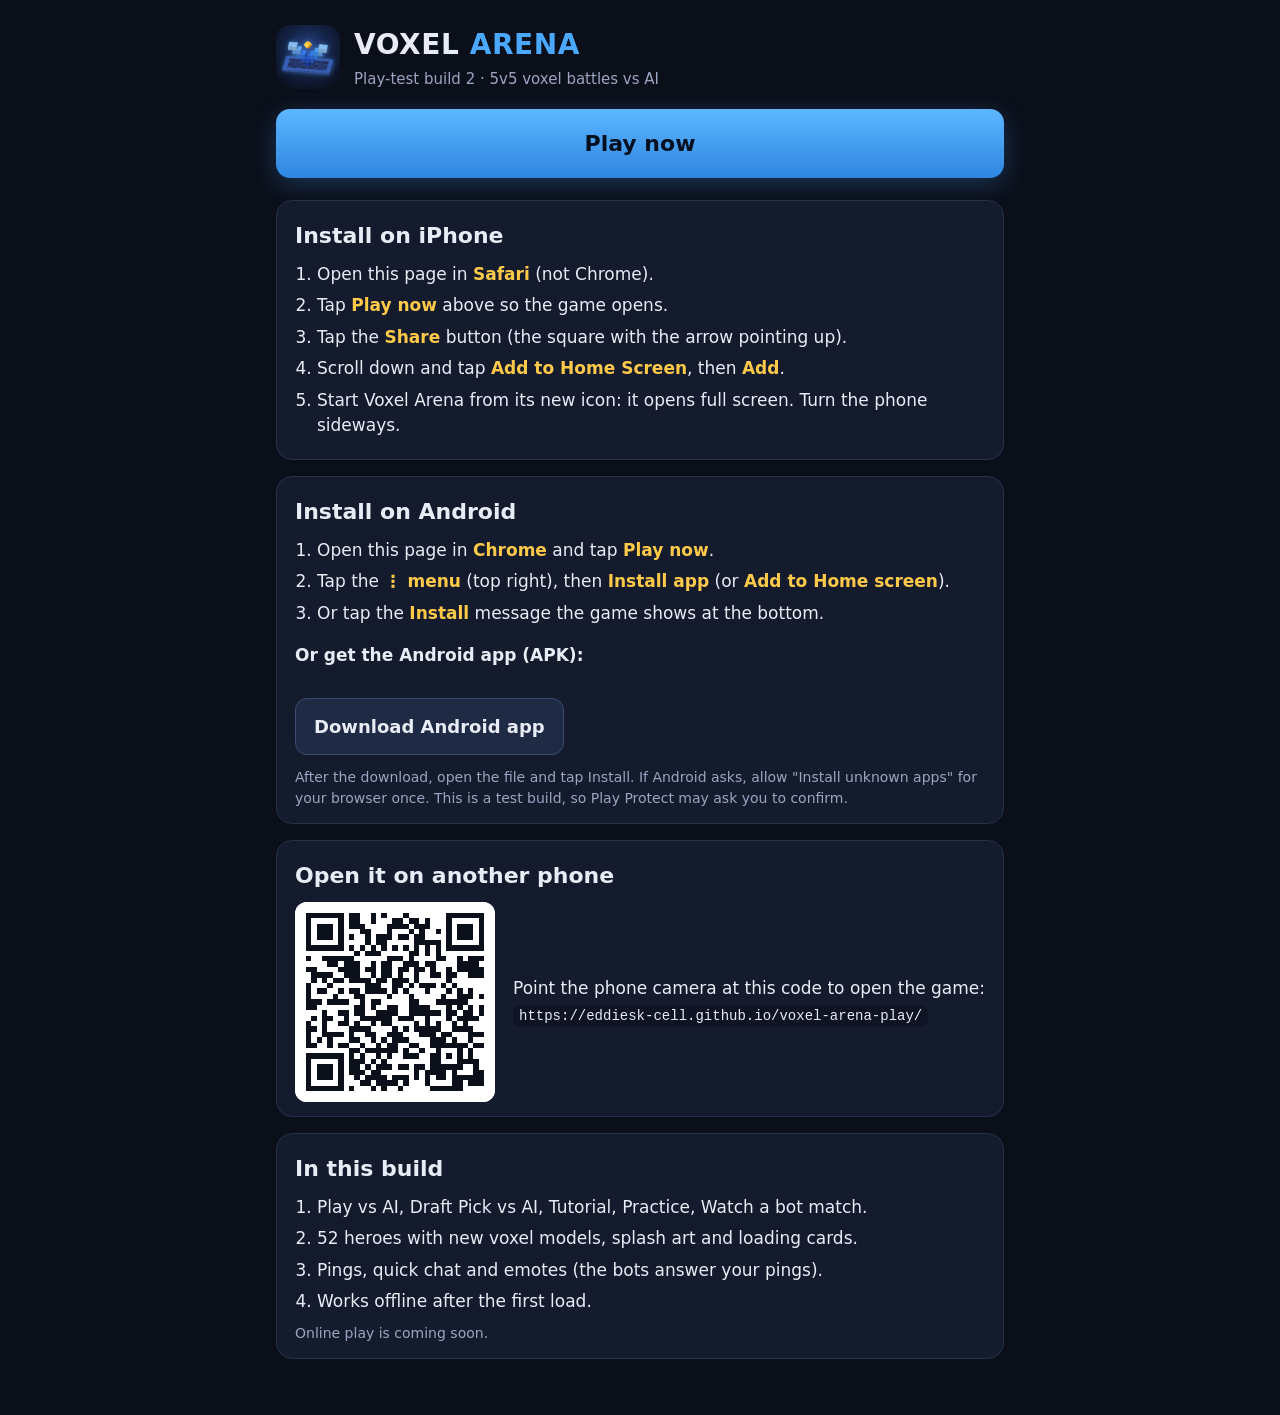
==== install.html @ e6e2574e "Voxel Arena play-test build 2 (static web build only)" ====
<!doctype html>
<html lang="en">
<head>
<meta charset="utf-8">
<meta name="viewport" content="width=device-width, initial-scale=1, viewport-fit=cover">
<meta name="theme-color" content="#0b0f1a">
<meta name="color-scheme" content="dark">
<title>Install Voxel Arena</title>
<link rel="icon" type="image/png" sizes="32x32" href="./icons/favicon-32.png">
<link rel="apple-touch-icon" href="./icons/apple-touch-icon.png">
<style>
  :root { --bg:#0b0f1a; --card:#141b2d; --line:#26324d; --text:#e8ecf5; --muted:#9aa6c1; --accent:#4aa8ff; --gold:#ffc94a; }
  * { box-sizing: border-box; }
  html, body { margin:0; background:var(--bg); color:var(--text); font:17px/1.5 system-ui,-apple-system,"Segoe UI",Roboto,sans-serif; }
  main { max-width: 760px; margin: 0 auto; padding: 24px 16px calc(40px + env(safe-area-inset-bottom)); }
  header { display:flex; align-items:center; gap:14px; margin-bottom: 18px; }
  header img { width:64px; height:64px; border-radius:14px; }
  h1 { margin:0; font-size: 28px; letter-spacing: .02em; }
  h1 span { color: var(--accent); }
  .tag { color: var(--muted); margin: 2px 0 0; font-size: 15px; }
  .play { display:block; text-align:center; background: linear-gradient(180deg,#5cb6ff,#2f86e0); color:#04101f; font-weight:800;
          font-size: 22px; padding: 18px; border-radius: 14px; text-decoration:none; margin: 8px 0 22px; box-shadow: 0 6px 24px rgba(74,168,255,.25); }
  section { background: var(--card); border:1px solid var(--line); border-radius: 16px; padding: 18px 18px 14px; margin-bottom: 16px; }
  h2 { margin: 0 0 10px; font-size: 22px; }
  ol { margin: 0; padding-left: 22px; }
  li { margin: 6px 0; }
  b.k { color: var(--gold); }
  .btn { display:inline-block; margin: 12px 0 4px; padding: 14px 18px; border-radius: 12px; background:#1f2a44; border:1px solid #3a4a72;
         color: var(--text); font-weight: 700; text-decoration:none; font-size: 18px; }
  .note { color: var(--muted); font-size: 14px; margin: 8px 0 0; }
  .qr { display:flex; gap: 18px; align-items:center; flex-wrap: wrap; }
  .qr svg { width: 200px; height: 200px; border-radius: 12px; background:#fff; flex: 0 0 auto; }
  .qr p { margin: 0; flex: 1 1 220px; }
  code { background:#0e1424; padding: 2px 6px; border-radius: 6px; font-size: 14px; word-break: break-all; }
</style>
</head>
<body>
<main>
  <header>
    <img src="./icons/icon-192.png" alt="">
    <div><h1>VOXEL <span>ARENA</span></h1><p class="tag">Play-test build 2 &middot; 5v5 voxel battles vs AI</p></div>
  </header>

  <a class="play" href="./">Play now</a>

  <section>
    <h2>Install on iPhone</h2>
    <ol>
      <li>Open this page in <b class="k">Safari</b> (not Chrome).</li>
      <li>Tap <b class="k">Play now</b> above so the game opens.</li>
      <li>Tap the <b class="k">Share</b> button (the square with the arrow pointing up).</li>
      <li>Scroll down and tap <b class="k">Add to Home Screen</b>, then <b class="k">Add</b>.</li>
      <li>Start Voxel Arena from its new icon: it opens full screen. Turn the phone sideways.</li>
    </ol>
  </section>

  <section>
    <h2>Install on Android</h2>
    <ol>
      <li>Open this page in <b class="k">Chrome</b> and tap <b class="k">Play now</b>.</li>
      <li>Tap the <b class="k">&#8942; menu</b> (top right), then <b class="k">Install app</b> (or <b class="k">Add to Home screen</b>).</li>
      <li>Or tap the <b class="k">Install</b> message the game shows at the bottom.</li>
    </ol>
    <p><b>Or get the Android app (APK):</b></p>
    <a class="btn" id="apk" href="https://github.com/eddiesk-cell/voxel-arena-play/releases/download/playtest-2/VoxelArena-playtest2.apk">Download Android app</a>
    <p class="note">After the download, open the file and tap Install. If Android asks, allow "Install unknown apps" for your browser once. This is a test build, so Play Protect may ask you to confirm.</p>
  </section>

  <section>
    <h2>Open it on another phone</h2>
    <div class="qr">
      <svg xmlns="http://www.w3.org/2000/svg" viewBox="0 0 37 37" shape-rendering="crispEdges"><path fill="#ffffff" d="M0 0h37v37H0z"/><path stroke="#0b0f1a" d="M2 2.5h7m1 0h2m2 0h1m1 0h1m3 0h1m7 0h7M2 3.5h1m5 0h1m1 0h2m2 0h1m3 0h2m1 0h2m1 0h1m3 0h1m5 0h1M2 4.5h1m1 0h3m1 0h1m1 0h3m4 0h4m1 0h3m3 0h1m1 0h3m1 0h1M2 5.5h1m1 0h3m1 0h1m3 0h2m3 0h1m3 0h1m1 0h1m2 0h1m1 0h1m1 0h3m1 0h1M2 6.5h1m1 0h3m1 0h1m1 0h1m2 0h1m1 0h3m1 0h2m1 0h2m4 0h1m1 0h3m1 0h1M2 7.5h1m5 0h1m4 0h1m1 0h2m5 0h5m1 0h1m5 0h1M2 8.5h7m1 0h1m1 0h1m1 0h1m1 0h1m1 0h1m1 0h1m1 0h1m1 0h1m1 0h1m1 0h7M11 9.5h1m1 0h3m5 0h2m1 0h1m1 0h1M2 10.5h1m2 0h6m6 0h3m1 0h1m4 0h2m2 0h1m1 0h3M6 11.5h2m1 0h3m2 0h1m1 0h2m2 0h3m1 0h2m4 0h4M2 12.5h2m4 0h4m1 0h2m1 0h2m1 0h2m1 0h2m1 0h1m2 0h1m1 0h5M3 13.5h4m2 0h3m2 0h1m1 0h2m1 0h1m2 0h1m2 0h2m1 0h2m2 0h3M3 14.5h1m1 0h1m1 0h2m1 0h4m1 0h2m1 0h3m1 0h1m5 0h1M2 15.5h1m3 0h1m6 0h3m2 0h2m1 0h1m1 0h3m1 0h1m1 0h1M2 16.5h1m1 0h2m2 0h1m1 0h2m1 0h4m1 0h1m1 0h1m3 0h1m3 0h1m1 0h1m1 0h1M2 17.5h1m4 0h1m3 0h2m4 0h1m3 0h1m5 0h1m2 0h3m1 0h1M2 18.5h3m1 0h4m2 0h1m1 0h2m5 0h2m3 0h6M2 19.5h2m7 0h2m1 0h1m2 0h2m2 0h4m3 0h1m1 0h1m1 0h1m1 0h1M5 20.5h1m2 0h2m1 0h2m2 0h4m2 0h6m1 0h2m1 0h2m1 0h1M3 21.5h1m1 0h2m2 0h1m2 0h6m1 0h3m2 0h1m3 0h1m1 0h4M2 22.5h1m2 0h1m2 0h2m1 0h1m2 0h1m1 0h2m4 0h1m1 0h1m1 0h1m2 0h1m1 0h1M2 23.5h2m1 0h1m4 0h4m4 0h1m1 0h1m1 0h5m2 0h4M2 24.5h1m2 0h4m1 0h1m2 0h2m2 0h3m3 0h3m1 0h2m3 0h3M2 25.5h1m1 0h1m1 0h1m3 0h2m2 0h1m1 0h1m1 0h3m4 0h3m1 0h1m2 0h1M2 26.5h2m2 0h1m1 0h2m2 0h1m2 0h1m1 0h2m2 0h2m2 0h7m1 0h2M10 27.5h2m1 0h6m1 0h1m2 0h1m2 0h1m3 0h1m1 0h1M2 28.5h7m1 0h1m1 0h1m2 0h1m1 0h1m2 0h3m2 0h2m1 0h1m1 0h1m1 0h1M2 29.5h1m5 0h1m1 0h3m1 0h1m1 0h1m8 0h2m3 0h4M2 30.5h1m1 0h3m1 0h1m1 0h2m1 0h1m1 0h3m1 0h2m1 0h2m1 0h6m2 0h1M2 31.5h1m1 0h3m1 0h1m1 0h3m1 0h2m6 0h1m1 0h4m1 0h1m3 0h2M2 32.5h1m1 0h3m1 0h1m2 0h1m1 0h4m1 0h3m1 0h1m1 0h1m1 0h2m1 0h6M2 33.5h1m5 0h1m3 0h2m1 0h4m1 0h1m3 0h1m4 0h2m1 0h3M2 34.5h7m1 0h1m3 0h1m1 0h1m2 0h1m5 0h6"/></svg>
      <p>Point the phone camera at this code to open the game:<br><code>https://eddiesk-cell.github.io/voxel-arena-play/</code></p>
    </div>
  </section>

  <section>
    <h2>In this build</h2>
    <ol>
      <li>Play vs AI, Draft Pick vs AI, Tutorial, Practice, Watch a bot match.</li>
      <li>52 heroes with new voxel models, splash art and loading cards.</li>
      <li>Pings, quick chat and emotes (the bots answer your pings).</li>
      <li>Works offline after the first load.</li>
    </ol>
    <p class="note">Online play is coming soon.</p>
  </section>
</main>
</body>
</html>
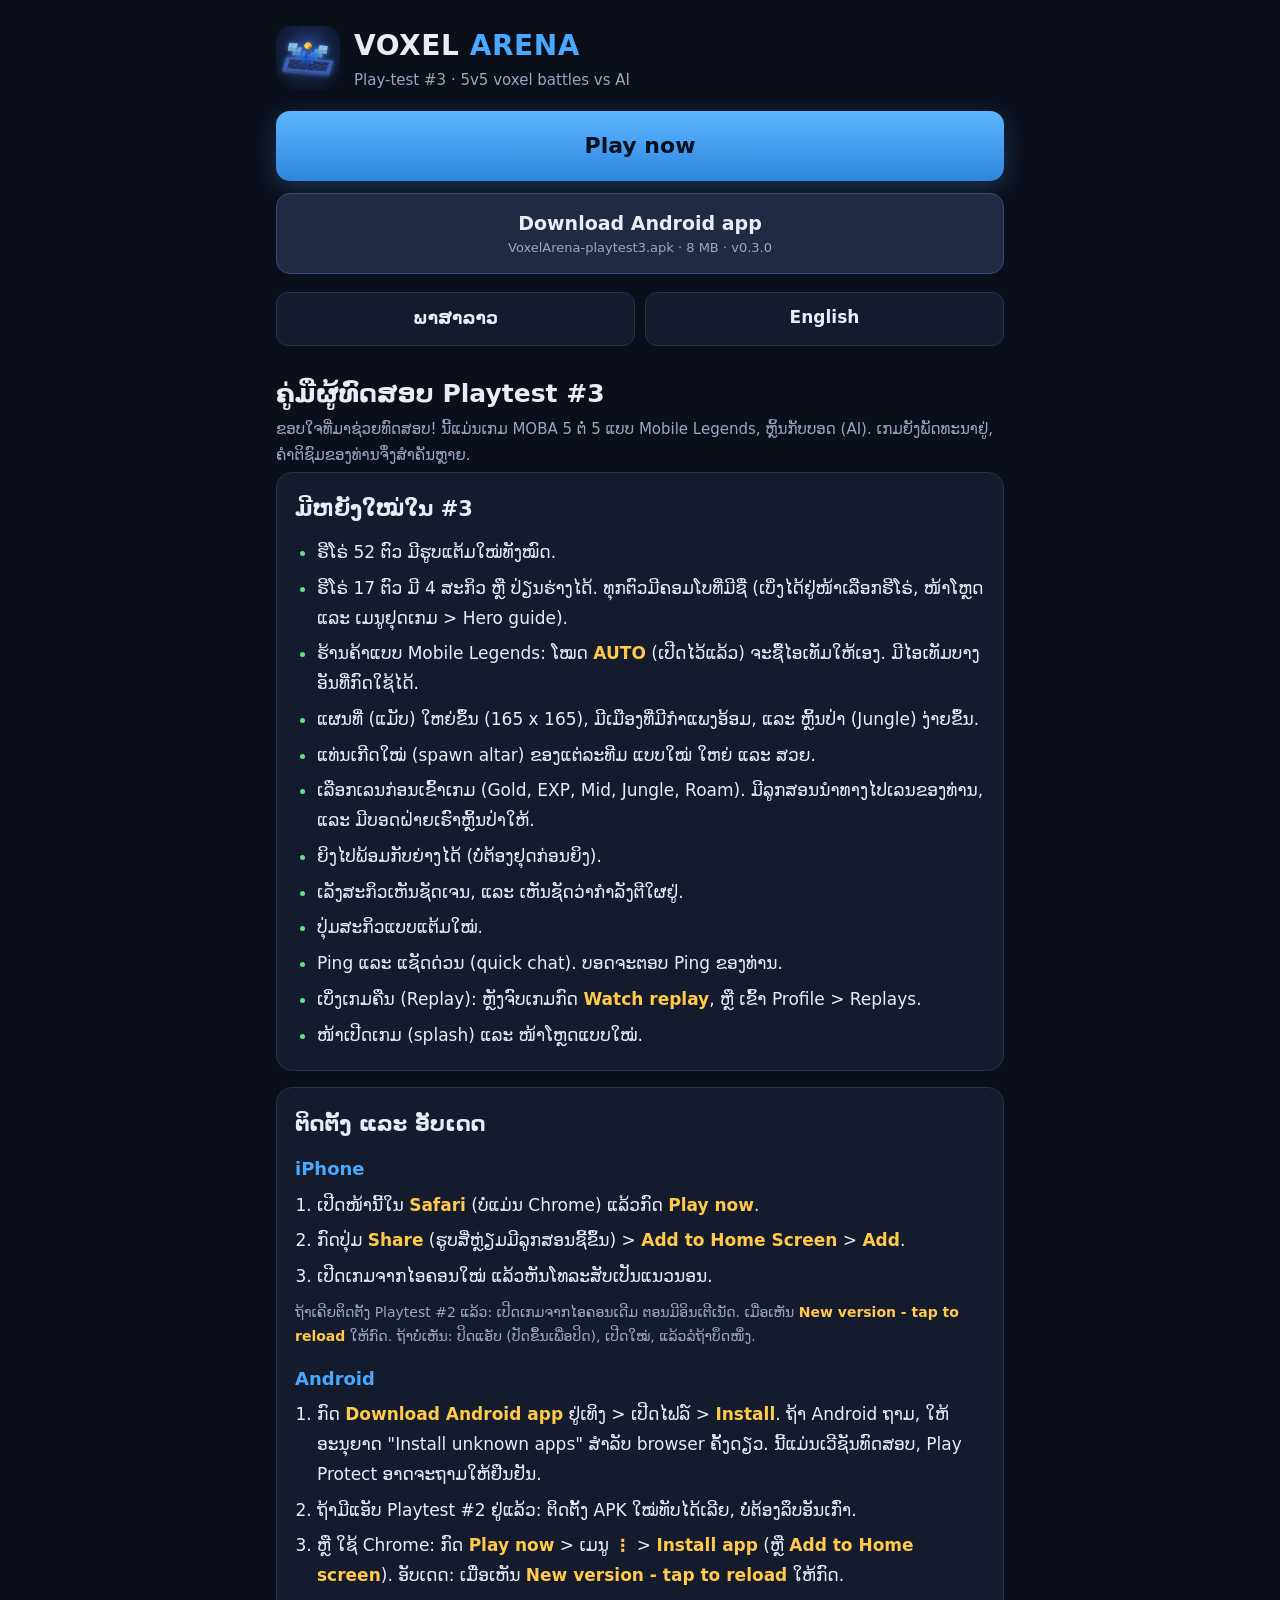
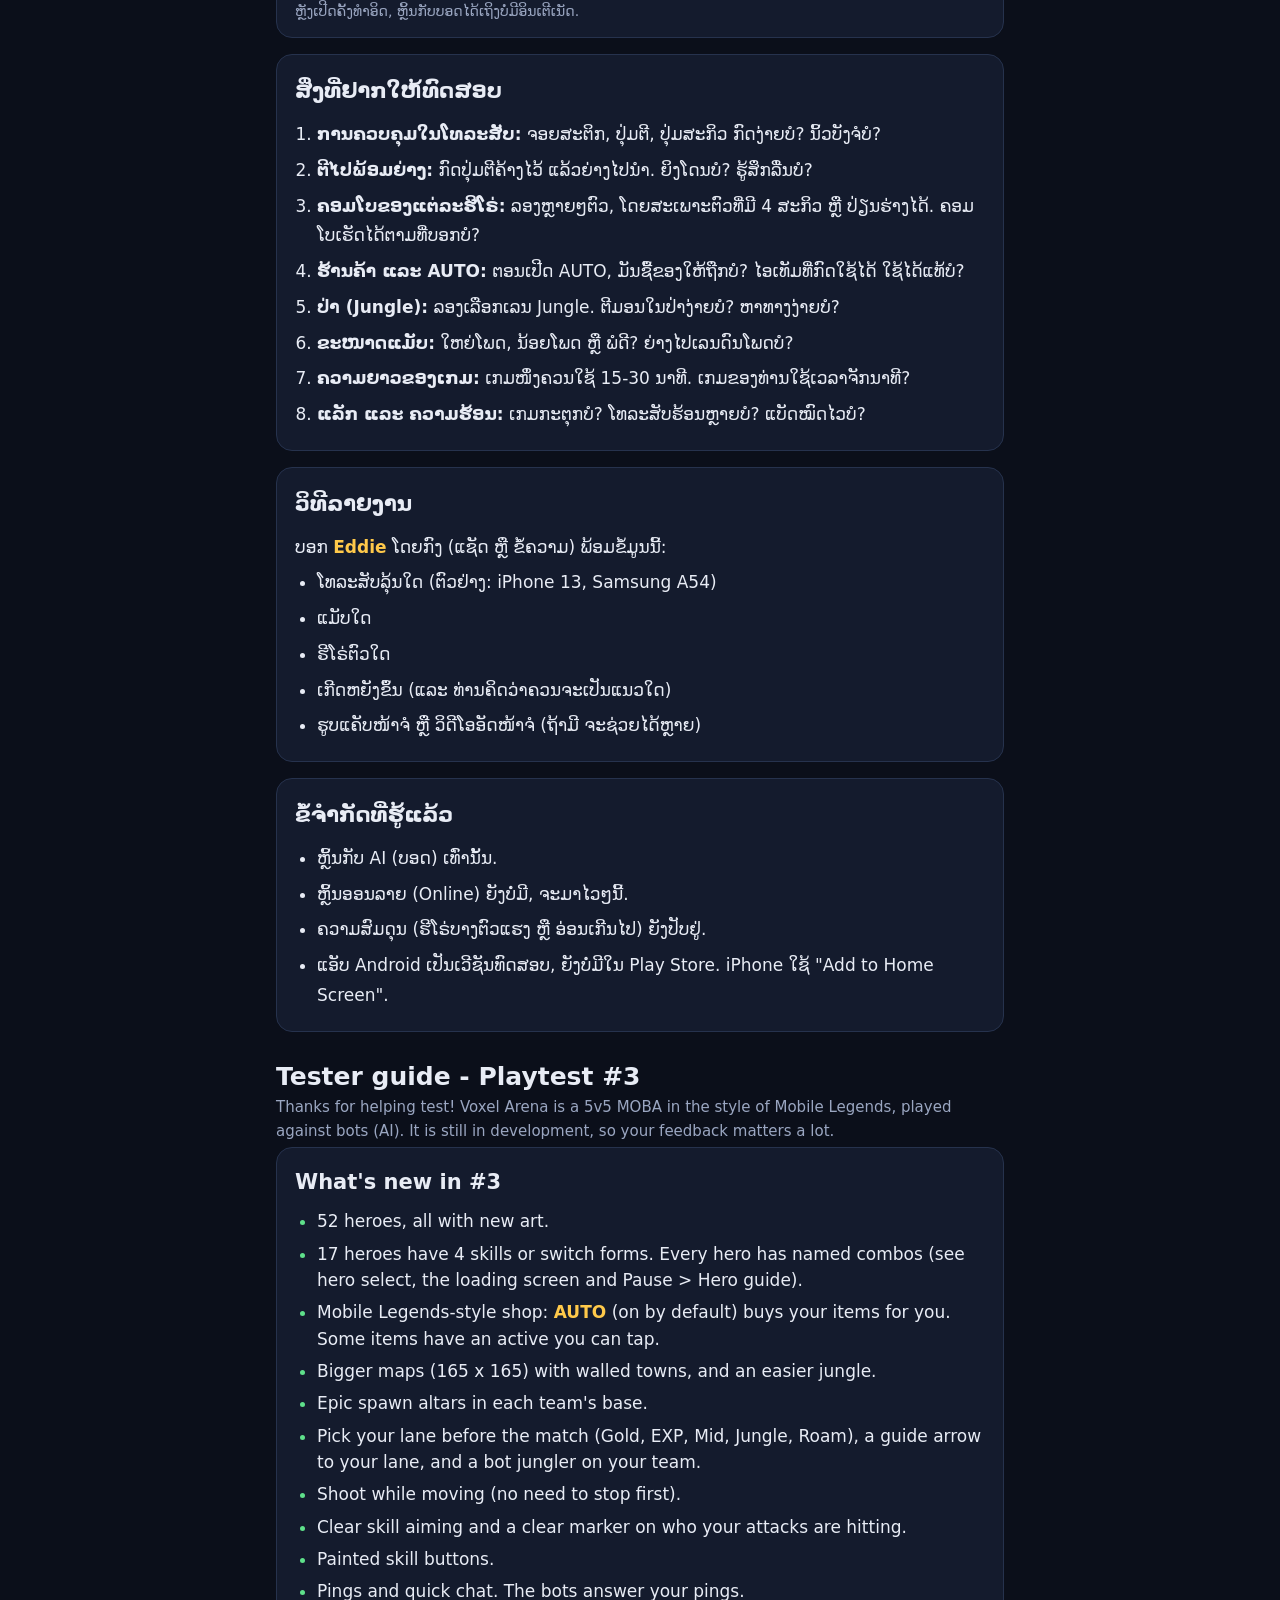
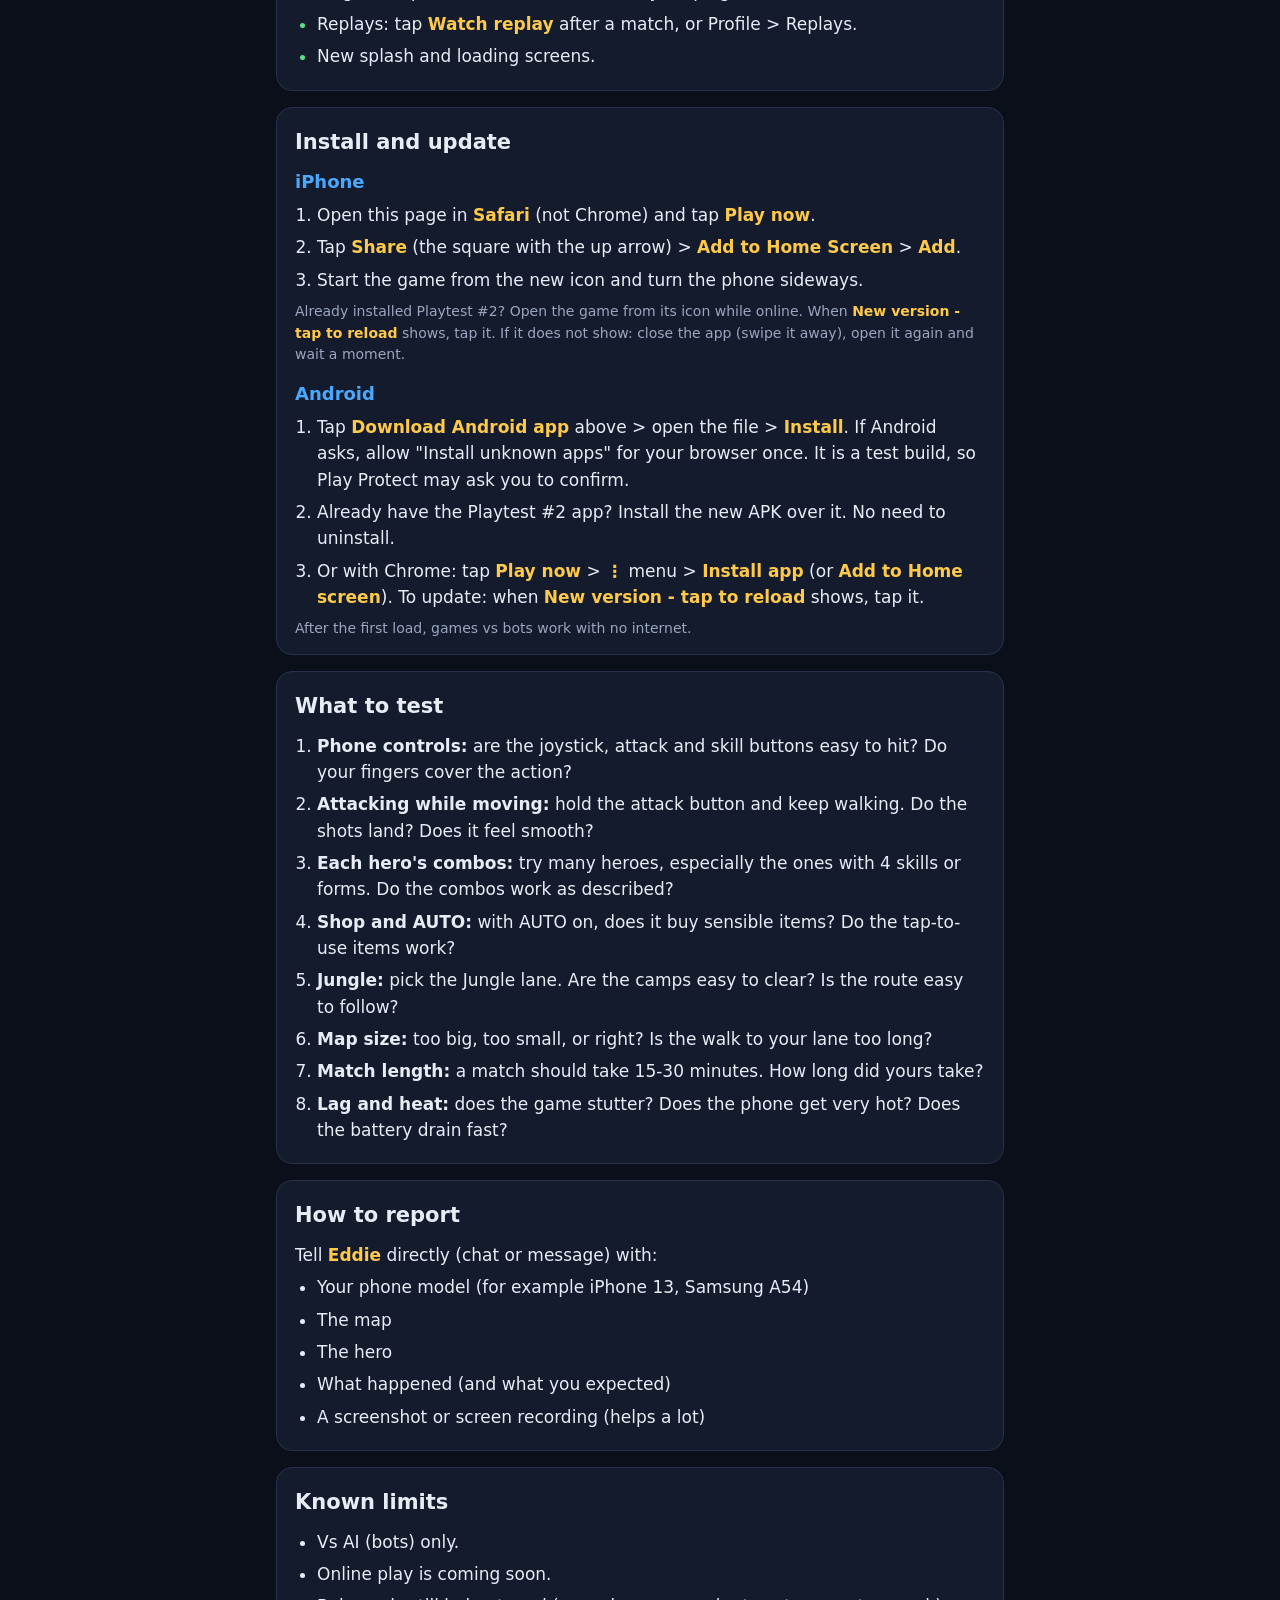
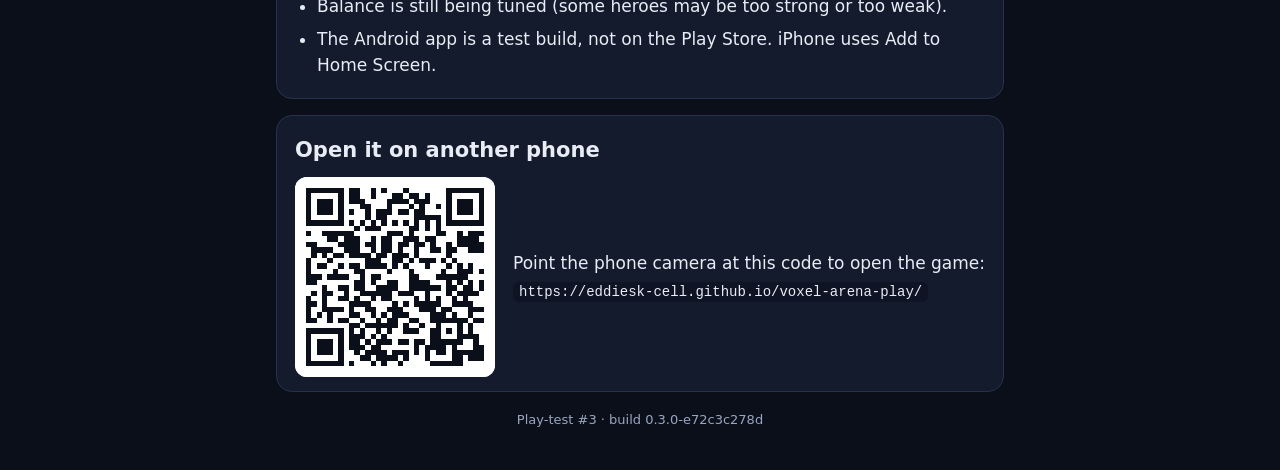
==== commit 55ea40e4: "Voxel Arena play-test build 3 (static web build only) Build 0.3.0-e72c3c278d. Install page: Playtest" ====
--- a/install.html
+++ b/install.html
@@ -9,9 +9,10 @@
 <link rel="icon" type="image/png" sizes="32x32" href="./icons/favicon-32.png">
 <link rel="apple-touch-icon" href="./icons/apple-touch-icon.png">
 <style>
-  :root { --bg:#0b0f1a; --card:#141b2d; --line:#26324d; --text:#e8ecf5; --muted:#9aa6c1; --accent:#4aa8ff; --gold:#ffc94a; }
+  :root { --bg:#0b0f1a; --card:#141b2d; --line:#26324d; --text:#e8ecf5; --muted:#9aa6c1; --accent:#4aa8ff; --gold:#ffc94a; --green:#5ee08a; }
   * { box-sizing: border-box; }
-  html, body { margin:0; background:var(--bg); color:var(--text); font:17px/1.5 system-ui,-apple-system,"Segoe UI",Roboto,sans-serif; }
+  html, body { margin:0; background:var(--bg); color:var(--text); font:17px/1.55 system-ui,-apple-system,"Segoe UI",Roboto,sans-serif; }
+  [lang="lo"] { font-family: "Noto Sans Lao","Noto Sans Lao UI","Lao Sangam MN","Phetsarath OT","Saysettha OT",system-ui,-apple-system,sans-serif; line-height: 1.75; }
   main { max-width: 760px; margin: 0 auto; padding: 24px 16px calc(40px + env(safe-area-inset-bottom)); }
   header { display:flex; align-items:center; gap:14px; margin-bottom: 18px; }
   header img { width:64px; height:64px; border-radius:14px; }
@@ -19,52 +20,196 @@
   h1 span { color: var(--accent); }
   .tag { color: var(--muted); margin: 2px 0 0; font-size: 15px; }
   .play { display:block; text-align:center; background: linear-gradient(180deg,#5cb6ff,#2f86e0); color:#04101f; font-weight:800;
-          font-size: 22px; padding: 18px; border-radius: 14px; text-decoration:none; margin: 8px 0 22px; box-shadow: 0 6px 24px rgba(74,168,255,.25); }
+          font-size: 22px; padding: 18px; border-radius: 14px; text-decoration:none; margin: 8px 0 12px; box-shadow: 0 6px 24px rgba(74,168,255,.25); }
+  .apk { display:block; text-align:center; background:#1f2a44; border:1px solid #3a4a72; color: var(--text); font-weight: 700;
+         text-decoration:none; font-size: 19px; padding: 15px; border-radius: 14px; margin: 0 0 6px; }
+  .apk small { display:block; color: var(--muted); font-weight: 500; font-size: 13px; }
+  .langs { display:flex; gap:10px; margin: 18px 0 14px; }
+  .langs a { flex:1; text-align:center; padding: 11px; border-radius: 12px; background: var(--card); border:1px solid var(--line);
+             color: var(--text); text-decoration:none; font-weight:700; }
+  .guide-title { font-size: 25px; margin: 26px 0 4px; }
+  .guide-title small { display:block; color: var(--muted); font-size: 15px; font-weight: 500; }
   section { background: var(--card); border:1px solid var(--line); border-radius: 16px; padding: 18px 18px 14px; margin-bottom: 16px; }
-  h2 { margin: 0 0 10px; font-size: 22px; }
-  ol { margin: 0; padding-left: 22px; }
+  h2 { margin: 0 0 10px; font-size: 21px; }
+  h3 { margin: 14px 0 6px; font-size: 18px; color: var(--accent); }
+  h3:first-of-type { margin-top: 4px; }
+  ol, ul { margin: 0; padding-left: 22px; }
   li { margin: 6px 0; }
   b.k { color: var(--gold); }
-  .btn { display:inline-block; margin: 12px 0 4px; padding: 14px 18px; border-radius: 12px; background:#1f2a44; border:1px solid #3a4a72;
-         color: var(--text); font-weight: 700; text-decoration:none; font-size: 18px; }
+  .new li::marker { color: var(--green); }
   .note { color: var(--muted); font-size: 14px; margin: 8px 0 0; }
   .qr { display:flex; gap: 18px; align-items:center; flex-wrap: wrap; }
   .qr svg { width: 200px; height: 200px; border-radius: 12px; background:#fff; flex: 0 0 auto; }
   .qr p { margin: 0; flex: 1 1 220px; }
   code { background:#0e1424; padding: 2px 6px; border-radius: 6px; font-size: 14px; word-break: break-all; }
+  footer { color: var(--muted); font-size: 13px; text-align: center; margin-top: 18px; }
 </style>
 </head>
 <body>
 <main>
   <header>
     <img src="./icons/icon-192.png" alt="">
-    <div><h1>VOXEL <span>ARENA</span></h1><p class="tag">Play-test build 2 &middot; 5v5 voxel battles vs AI</p></div>
+    <div><h1>VOXEL <span>ARENA</span></h1><p class="tag">Play-test #3 &middot; 5v5 voxel battles vs AI</p></div>
   </header>
 
   <a class="play" href="./">Play now</a>
-
-  <section>
-    <h2>Install on iPhone</h2>
-    <ol>
-      <li>Open this page in <b class="k">Safari</b> (not Chrome).</li>
-      <li>Tap <b class="k">Play now</b> above so the game opens.</li>
-      <li>Tap the <b class="k">Share</b> button (the square with the arrow pointing up).</li>
-      <li>Scroll down and tap <b class="k">Add to Home Screen</b>, then <b class="k">Add</b>.</li>
-      <li>Start Voxel Arena from its new icon: it opens full screen. Turn the phone sideways.</li>
-    </ol>
-  </section>
-
-  <section>
-    <h2>Install on Android</h2>
-    <ol>
-      <li>Open this page in <b class="k">Chrome</b> and tap <b class="k">Play now</b>.</li>
-      <li>Tap the <b class="k">&#8942; menu</b> (top right), then <b class="k">Install app</b> (or <b class="k">Add to Home screen</b>).</li>
-      <li>Or tap the <b class="k">Install</b> message the game shows at the bottom.</li>
-    </ol>
-    <p><b>Or get the Android app (APK):</b></p>
-    <a class="btn" id="apk" href="https://github.com/eddiesk-cell/voxel-arena-play/releases/download/playtest-2/VoxelArena-playtest2.apk">Download Android app</a>
-    <p class="note">After the download, open the file and tap Install. If Android asks, allow "Install unknown apps" for your browser once. This is a test build, so Play Protect may ask you to confirm.</p>
-  </section>
+  <a class="apk" id="apk" href="https://github.com/eddiesk-cell/voxel-arena-play/releases/download/playtest-3/VoxelArena-playtest3.apk">Download Android app<small>VoxelArena-playtest3.apk &middot; 8 MB &middot; v0.3.0</small></a>
+
+  <nav class="langs"><a href="#lo" lang="lo">ພາສາລາວ</a><a href="#en">English</a></nav>
+
+  <!-- ============================== LAO ============================== -->
+  <div id="lo" lang="lo">
+    <h2 class="guide-title">ຄູ່ມືຜູ້ທົດສອບ Playtest #3<small>ຂອບໃຈທີ່ມາຊ່ວຍທົດສອບ! ນີ້ແມ່ນເກມ MOBA 5 ຕໍ່ 5 ແບບ Mobile Legends, ຫຼິ້ນກັບບອດ (AI). ເກມຍັງພັດທະນາຢູ່, ຄຳຕິຊົມຂອງທ່ານຈຶ່ງສຳຄັນຫຼາຍ.</small></h2>
+
+    <section>
+      <h2>ມີຫຍັງໃໝ່ໃນ #3</h2>
+      <ul class="new">
+        <li>ຮີໂຣ່ 52 ຕົວ ມີຮູບແຕ້ມໃໝ່ທັງໝົດ.</li>
+        <li>ຮີໂຣ່ 17 ຕົວ ມີ 4 ສະກິວ ຫຼື ປ່ຽນຮ່າງໄດ້. ທຸກຕົວມີຄອມໂບທີ່ມີຊື່ (ເບິ່ງໄດ້ຢູ່ໜ້າເລືອກຮີໂຣ່, ໜ້າໂຫຼດ ແລະ ເມນູຢຸດເກມ &gt; Hero guide).</li>
+        <li>ຮ້ານຄ້າແບບ Mobile Legends: ໂໝດ <b class="k">AUTO</b> (ເປີດໄວ້ແລ້ວ) ຈະຊື້ໄອເທັມໃຫ້ເອງ. ມີໄອເທັມບາງອັນທີ່ກົດໃຊ້ໄດ້.</li>
+        <li>ແຜນທີ່ (ແມັບ) ໃຫຍ່ຂຶ້ນ (165 x 165), ມີເມືອງທີ່ມີກຳແພງອ້ອມ, ແລະ ຫຼິ້ນປ່າ (Jungle) ງ່າຍຂຶ້ນ.</li>
+        <li>ແທ່ນເກີດໃໝ່ (spawn altar) ຂອງແຕ່ລະທີມ ແບບໃໝ່ ໃຫຍ່ ແລະ ສວຍ.</li>
+        <li>ເລືອກເລນກ່ອນເຂົ້າເກມ (Gold, EXP, Mid, Jungle, Roam). ມີລູກສອນນຳທາງໄປເລນຂອງທ່ານ, ແລະ ມີບອດຝ່າຍເຮົາຫຼິ້ນປ່າໃຫ້.</li>
+        <li>ຍິງໄປພ້ອມກັບຍ່າງໄດ້ (ບໍ່ຕ້ອງຢຸດກ່ອນຍິງ).</li>
+        <li>ເລັງສະກິວເຫັນຊັດເຈນ, ແລະ ເຫັນຊັດວ່າກຳລັງຕີໃຜຢູ່.</li>
+        <li>ປຸ່ມສະກິວແບບແຕ້ມໃໝ່.</li>
+        <li>Ping ແລະ ແຊັດດ່ວນ (quick chat). ບອດຈະຕອບ Ping ຂອງທ່ານ.</li>
+        <li>ເບິ່ງເກມຄືນ (Replay): ຫຼັງຈົບເກມກົດ <b class="k">Watch replay</b>, ຫຼື ເຂົ້າ Profile &gt; Replays.</li>
+        <li>ໜ້າເປີດເກມ (splash) ແລະ ໜ້າໂຫຼດແບບໃໝ່.</li>
+      </ul>
+    </section>
+
+    <section>
+      <h2>ຕິດຕັ້ງ ແລະ ອັບເດດ</h2>
+      <h3>iPhone</h3>
+      <ol>
+        <li>ເປີດໜ້ານີ້ໃນ <b class="k">Safari</b> (ບໍ່ແມ່ນ Chrome) ແລ້ວກົດ <b class="k">Play now</b>.</li>
+        <li>ກົດປຸ່ມ <b class="k">Share</b> (ຮູບສີ່ຫຼ່ຽມມີລູກສອນຊີ້ຂຶ້ນ) &gt; <b class="k">Add to Home Screen</b> &gt; <b class="k">Add</b>.</li>
+        <li>ເປີດເກມຈາກໄອຄອນໃໝ່ ແລ້ວຫັນໂທລະສັບເປັນແນວນອນ.</li>
+      </ol>
+      <p class="note">ຖ້າເຄີຍຕິດຕັ້ງ Playtest #2 ແລ້ວ: ເປີດເກມຈາກໄອຄອນເດີມ ຕອນມີອິນເຕີເນັດ. ເມື່ອເຫັນ <b class="k">New version - tap to reload</b> ໃຫ້ກົດ. ຖ້າບໍ່ເຫັນ: ປິດແອັບ (ປັດຂຶ້ນເພື່ອປິດ), ເປີດໃໝ່, ແລ້ວລໍຖ້າບຶດໜຶ່ງ.</p>
+      <h3>Android</h3>
+      <ol>
+        <li>ກົດ <b class="k">Download Android app</b> ຢູ່ເທິງ &gt; ເປີດໄຟລ໌ &gt; <b class="k">Install</b>. ຖ້າ Android ຖາມ, ໃຫ້ອະນຸຍາດ "Install unknown apps" ສຳລັບ browser ຄັ້ງດຽວ. ນີ້ແມ່ນເວີຊັນທົດສອບ, Play Protect ອາດຈະຖາມໃຫ້ຢືນຢັນ.</li>
+        <li>ຖ້າມີແອັບ Playtest #2 ຢູ່ແລ້ວ: ຕິດຕັ້ງ APK ໃໝ່ທັບໄດ້ເລີຍ, ບໍ່ຕ້ອງລຶບອັນເກົ່າ.</li>
+        <li>ຫຼື ໃຊ້ Chrome: ກົດ <b class="k">Play now</b> &gt; ເມນູ <b class="k">&#8942;</b> &gt; <b class="k">Install app</b> (ຫຼື <b class="k">Add to Home screen</b>). ອັບເດດ: ເມື່ອເຫັນ <b class="k">New version - tap to reload</b> ໃຫ້ກົດ.</li>
+      </ol>
+      <p class="note">ຫຼັງເປີດຄັ້ງທຳອິດ, ຫຼິ້ນກັບບອດໄດ້ເຖິງບໍ່ມີອິນເຕີເນັດ.</p>
+    </section>
+
+    <section>
+      <h2>ສິ່ງທີ່ຢາກໃຫ້ທົດສອບ</h2>
+      <ol>
+        <li><b>ການຄວບຄຸມໃນໂທລະສັບ:</b> ຈອຍສະຕິກ, ປຸ່ມຕີ, ປຸ່ມສະກິວ ກົດງ່າຍບໍ? ນິ້ວບັງຈໍບໍ?</li>
+        <li><b>ຕີໄປພ້ອມຍ່າງ:</b> ກົດປຸ່ມຕີຄ້າງໄວ້ ແລ້ວຍ່າງໄປນຳ. ຍິງໂດນບໍ? ຮູ້ສຶກລື່ນບໍ?</li>
+        <li><b>ຄອມໂບຂອງແຕ່ລະຮີໂຣ່:</b> ລອງຫຼາຍໆຕົວ, ໂດຍສະເພາະຕົວທີ່ມີ 4 ສະກິວ ຫຼື ປ່ຽນຮ່າງໄດ້. ຄອມໂບເຮັດໄດ້ຕາມທີ່ບອກບໍ?</li>
+        <li><b>ຮ້ານຄ້າ ແລະ AUTO:</b> ຕອນເປີດ AUTO, ມັນຊື້ຂອງໃຫ້ຖືກບໍ? ໄອເທັມທີ່ກົດໃຊ້ໄດ້ ໃຊ້ໄດ້ແທ້ບໍ?</li>
+        <li><b>ປ່າ (Jungle):</b> ລອງເລືອກເລນ Jungle. ຕີມອນໃນປ່າງ່າຍບໍ? ຫາທາງງ່າຍບໍ?</li>
+        <li><b>ຂະໜາດແມັບ:</b> ໃຫຍ່ໂພດ, ນ້ອຍໂພດ ຫຼື ພໍດີ? ຍ່າງໄປເລນດົນໂພດບໍ?</li>
+        <li><b>ຄວາມຍາວຂອງເກມ:</b> ເກມໜຶ່ງຄວນໃຊ້ 15-30 ນາທີ. ເກມຂອງທ່ານໃຊ້ເວລາຈັກນາທີ?</li>
+        <li><b>ແລັກ ແລະ ຄວາມຮ້ອນ:</b> ເກມກະຕຸກບໍ? ໂທລະສັບຮ້ອນຫຼາຍບໍ? ແບັດໝົດໄວບໍ?</li>
+      </ol>
+    </section>
+
+    <section>
+      <h2>ວິທີລາຍງານ</h2>
+      <p style="margin:0 0 6px">ບອກ <b class="k">Eddie</b> ໂດຍກົງ (ແຊັດ ຫຼື ຂໍ້ຄວາມ) ພ້ອມຂໍ້ມູນນີ້:</p>
+      <ul>
+        <li>ໂທລະສັບລຸ້ນໃດ (ຕົວຢ່າງ: iPhone 13, Samsung A54)</li>
+        <li>ແມັບໃດ</li>
+        <li>ຮີໂຣ່ຕົວໃດ</li>
+        <li>ເກີດຫຍັງຂຶ້ນ (ແລະ ທ່ານຄິດວ່າຄວນຈະເປັນແນວໃດ)</li>
+        <li>ຮູບແຄັບໜ້າຈໍ ຫຼື ວິດີໂອອັດໜ້າຈໍ (ຖ້າມີ ຈະຊ່ວຍໄດ້ຫຼາຍ)</li>
+      </ul>
+    </section>
+
+    <section>
+      <h2>ຂໍ້ຈຳກັດທີ່ຮູ້ແລ້ວ</h2>
+      <ul>
+        <li>ຫຼິ້ນກັບ AI (ບອດ) ເທົ່ານັ້ນ.</li>
+        <li>ຫຼິ້ນອອນລາຍ (Online) ຍັງບໍ່ມີ, ຈະມາໄວໆນີ້.</li>
+        <li>ຄວາມສົມດຸນ (ຮີໂຣ່ບາງຕົວແຮງ ຫຼື ອ່ອນເກີນໄປ) ຍັງປັບຢູ່.</li>
+        <li>ແອັບ Android ເປັນເວີຊັນທົດສອບ, ຍັງບໍ່ມີໃນ Play Store. iPhone ໃຊ້ "Add to Home Screen".</li>
+      </ul>
+    </section>
+  </div>
+
+  <!-- ============================== ENGLISH ============================== -->
+  <div id="en" lang="en">
+    <h2 class="guide-title">Tester guide - Playtest #3<small>Thanks for helping test! Voxel Arena is a 5v5 MOBA in the style of Mobile Legends, played against bots (AI). It is still in development, so your feedback matters a lot.</small></h2>
+
+    <section>
+      <h2>What's new in #3</h2>
+      <ul class="new">
+        <li>52 heroes, all with new art.</li>
+        <li>17 heroes have 4 skills or switch forms. Every hero has named combos (see hero select, the loading screen and Pause &gt; Hero guide).</li>
+        <li>Mobile Legends-style shop: <b class="k">AUTO</b> (on by default) buys your items for you. Some items have an active you can tap.</li>
+        <li>Bigger maps (165 x 165) with walled towns, and an easier jungle.</li>
+        <li>Epic spawn altars in each team's base.</li>
+        <li>Pick your lane before the match (Gold, EXP, Mid, Jungle, Roam), a guide arrow to your lane, and a bot jungler on your team.</li>
+        <li>Shoot while moving (no need to stop first).</li>
+        <li>Clear skill aiming and a clear marker on who your attacks are hitting.</li>
+        <li>Painted skill buttons.</li>
+        <li>Pings and quick chat. The bots answer your pings.</li>
+        <li>Replays: tap <b class="k">Watch replay</b> after a match, or Profile &gt; Replays.</li>
+        <li>New splash and loading screens.</li>
+      </ul>
+    </section>
+
+    <section>
+      <h2>Install and update</h2>
+      <h3>iPhone</h3>
+      <ol>
+        <li>Open this page in <b class="k">Safari</b> (not Chrome) and tap <b class="k">Play now</b>.</li>
+        <li>Tap <b class="k">Share</b> (the square with the up arrow) &gt; <b class="k">Add to Home Screen</b> &gt; <b class="k">Add</b>.</li>
+        <li>Start the game from the new icon and turn the phone sideways.</li>
+      </ol>
+      <p class="note">Already installed Playtest #2? Open the game from its icon while online. When <b class="k">New version - tap to reload</b> shows, tap it. If it does not show: close the app (swipe it away), open it again and wait a moment.</p>
+      <h3>Android</h3>
+      <ol>
+        <li>Tap <b class="k">Download Android app</b> above &gt; open the file &gt; <b class="k">Install</b>. If Android asks, allow "Install unknown apps" for your browser once. It is a test build, so Play Protect may ask you to confirm.</li>
+        <li>Already have the Playtest #2 app? Install the new APK over it. No need to uninstall.</li>
+        <li>Or with Chrome: tap <b class="k">Play now</b> &gt; <b class="k">&#8942;</b> menu &gt; <b class="k">Install app</b> (or <b class="k">Add to Home screen</b>). To update: when <b class="k">New version - tap to reload</b> shows, tap it.</li>
+      </ol>
+      <p class="note">After the first load, games vs bots work with no internet.</p>
+    </section>
+
+    <section>
+      <h2>What to test</h2>
+      <ol>
+        <li><b>Phone controls:</b> are the joystick, attack and skill buttons easy to hit? Do your fingers cover the action?</li>
+        <li><b>Attacking while moving:</b> hold the attack button and keep walking. Do the shots land? Does it feel smooth?</li>
+        <li><b>Each hero's combos:</b> try many heroes, especially the ones with 4 skills or forms. Do the combos work as described?</li>
+        <li><b>Shop and AUTO:</b> with AUTO on, does it buy sensible items? Do the tap-to-use items work?</li>
+        <li><b>Jungle:</b> pick the Jungle lane. Are the camps easy to clear? Is the route easy to follow?</li>
+        <li><b>Map size:</b> too big, too small, or right? Is the walk to your lane too long?</li>
+        <li><b>Match length:</b> a match should take 15-30 minutes. How long did yours take?</li>
+        <li><b>Lag and heat:</b> does the game stutter? Does the phone get very hot? Does the battery drain fast?</li>
+      </ol>
+    </section>
+
+    <section>
+      <h2>How to report</h2>
+      <p style="margin:0 0 6px">Tell <b class="k">Eddie</b> directly (chat or message) with:</p>
+      <ul>
+        <li>Your phone model (for example iPhone 13, Samsung A54)</li>
+        <li>The map</li>
+        <li>The hero</li>
+        <li>What happened (and what you expected)</li>
+        <li>A screenshot or screen recording (helps a lot)</li>
+      </ul>
+    </section>
+
+    <section>
+      <h2>Known limits</h2>
+      <ul>
+        <li>Vs AI (bots) only.</li>
+        <li>Online play is coming soon.</li>
+        <li>Balance is still being tuned (some heroes may be too strong or too weak).</li>
+        <li>The Android app is a test build, not on the Play Store. iPhone uses Add to Home Screen.</li>
+      </ul>
+    </section>
+  </div>
 
   <section>
     <h2>Open it on another phone</h2>
@@ -74,16 +219,7 @@
     </div>
   </section>
 
-  <section>
-    <h2>In this build</h2>
-    <ol>
-      <li>Play vs AI, Draft Pick vs AI, Tutorial, Practice, Watch a bot match.</li>
-      <li>52 heroes with new voxel models, splash art and loading cards.</li>
-      <li>Pings, quick chat and emotes (the bots answer your pings).</li>
-      <li>Works offline after the first load.</li>
-    </ol>
-    <p class="note">Online play is coming soon.</p>
-  </section>
+  <footer>Play-test #3 &middot; build 0.3.0-e72c3c278d</footer>
 </main>
 </body>
 </html>
